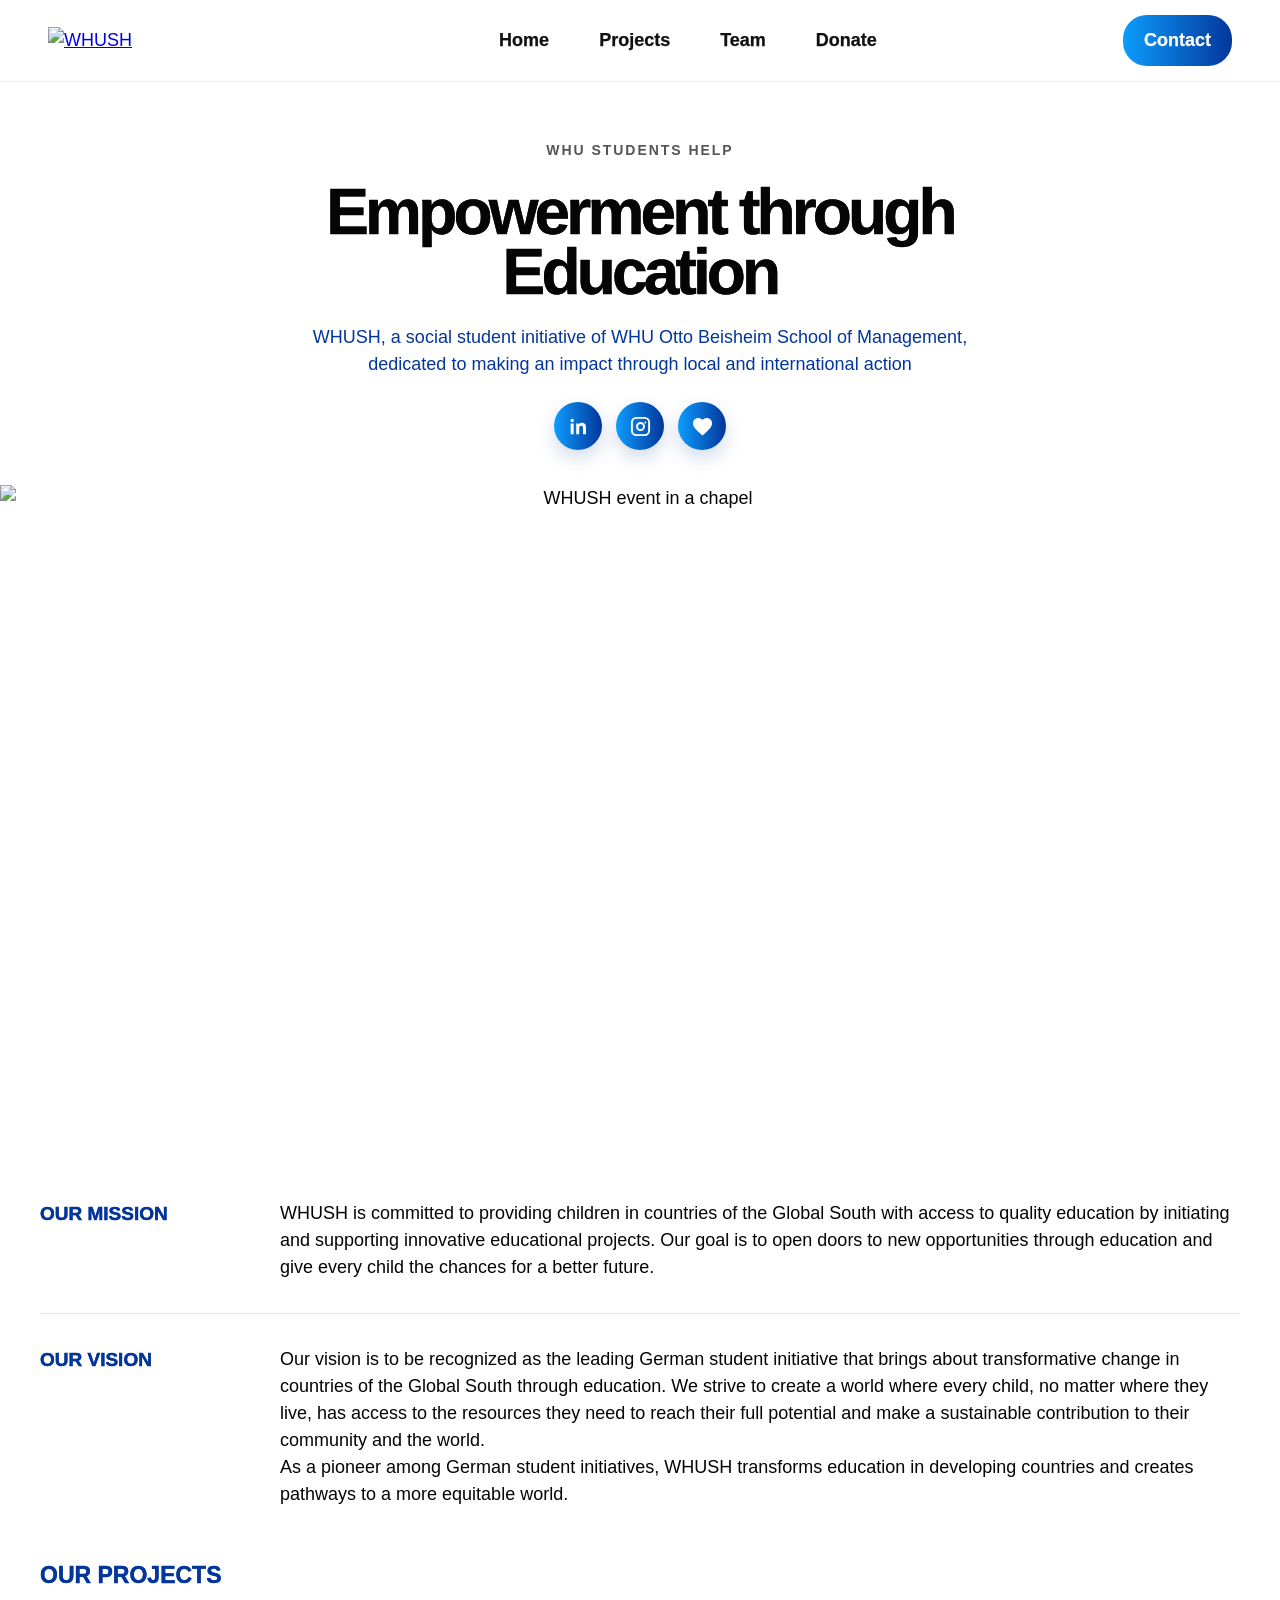
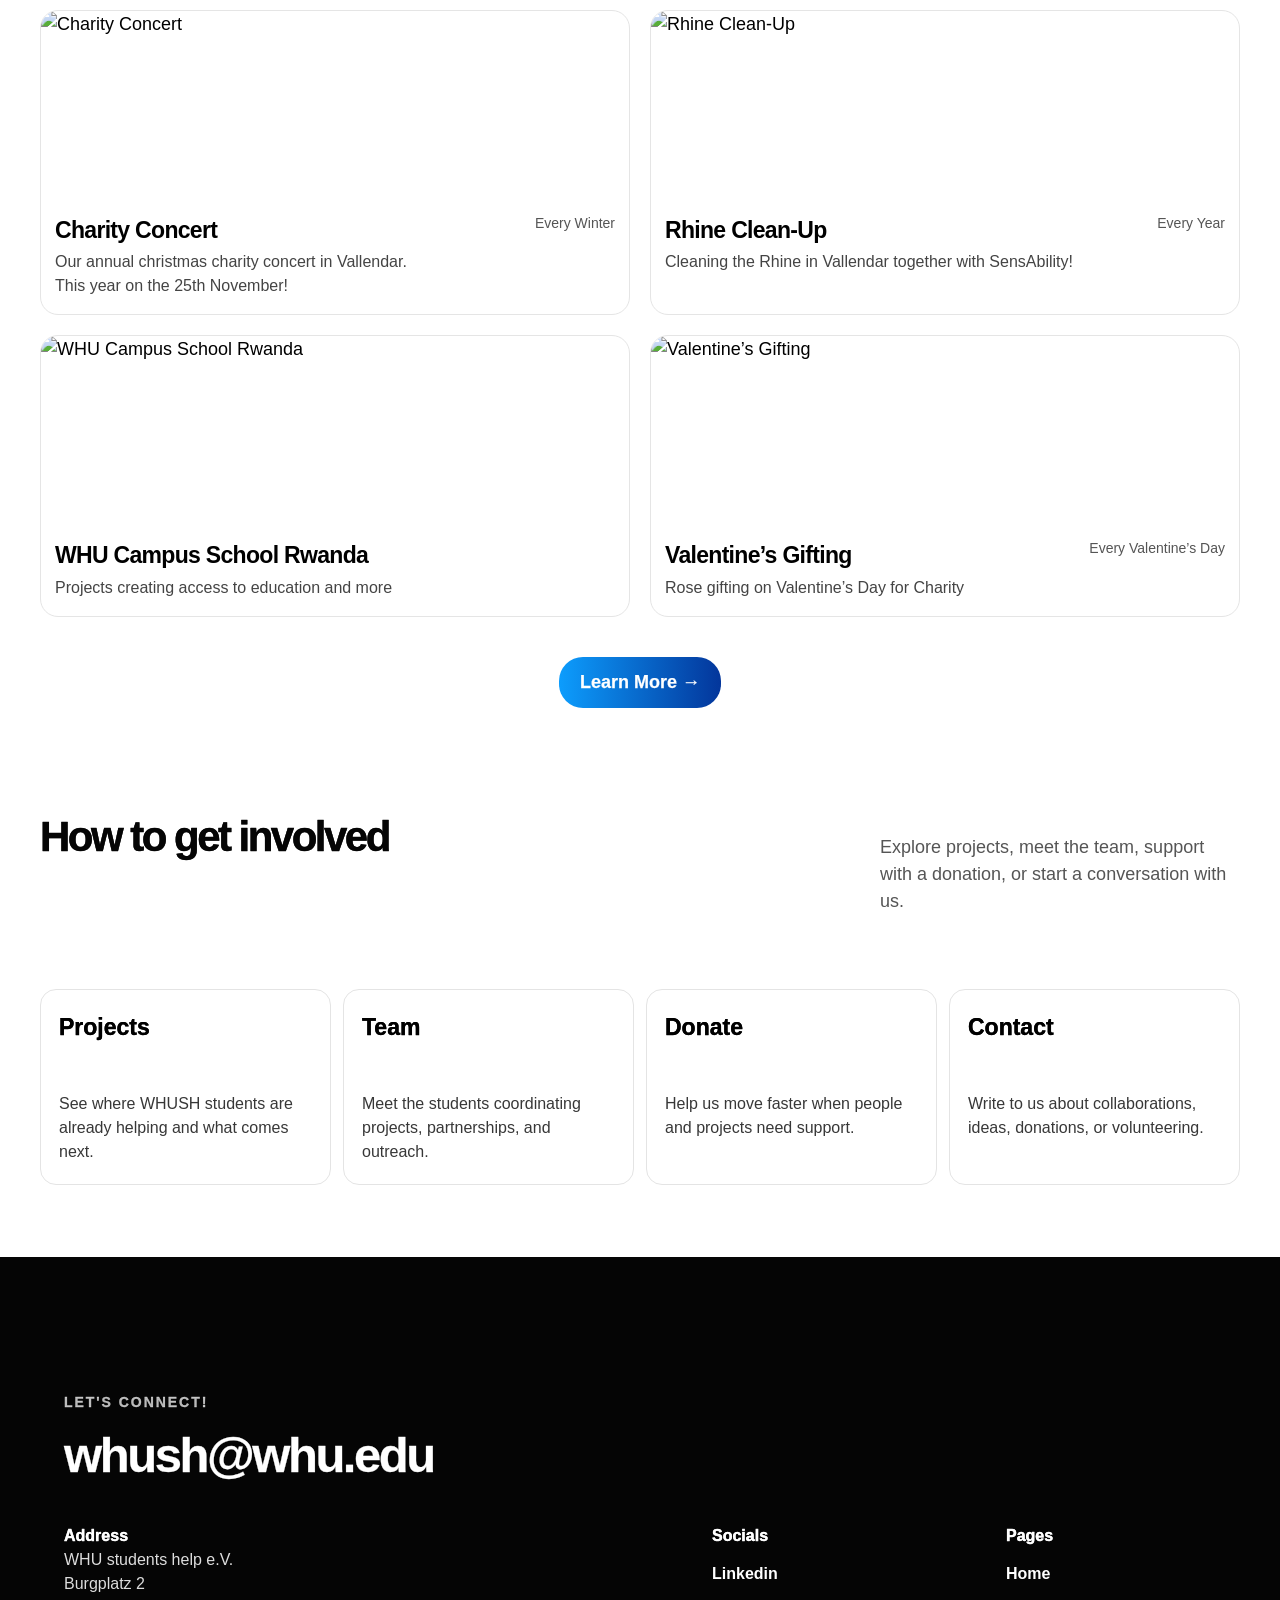
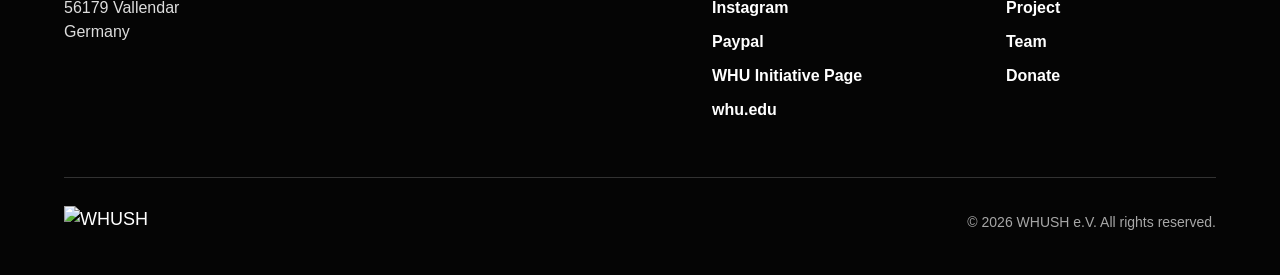
==== index.html @ fa5187cc "Add files via upload" ====
<!doctype html><html lang="en"><head><meta charset="utf-8"><meta name="viewport" content="width=device-width,initial-scale=1"><title>WHUSH – Empowerment through Education</title><link rel="stylesheet" href="styles.css"></head><body><script src="script.js"></script><script>renderCommon('home')</script>
<main class="site">
<section class="hero"><div class="hero-copy"><div class="eyebrow">WHU STUDENTS HELP</div><h1>Empowerment through<br>Education</h1><p class="lead">WHUSH, a social student initiative of WHU Otto Beisheim School of Management, dedicated to making an impact through local and international action</p><div class="actions social-actions"><a class="circle-btn" target="_blank" href="https://www.linkedin.com/company/whush-whu-students-help/about/?viewAsMember=true" aria-label="WHUSH LinkedIn"><svg viewBox="0 0 24 24" aria-hidden="true"><path d="M6.94 8.98H3.82V20h3.12V8.98ZM5.38 4a1.81 1.81 0 1 0 0 3.62A1.81 1.81 0 0 0 5.38 4Zm7.2 4.98H9.6V20h3.08v-5.78c0-1.52.29-2.99 2.17-2.99 1.86 0 1.88 1.74 1.88 3.09V20h3.08v-6.4c0-3.14-.67-5.55-4.34-5.55-1.76 0-2.94.97-3.43 1.88h-.04V8.98Z"/></svg></a><a class="circle-btn" target="_blank" href="https://www.instagram.com/whush_official/" aria-label="WHUSH Instagram"><svg viewBox="0 0 24 24" aria-hidden="true"><path d="M7.8 2h8.4A5.8 5.8 0 0 1 22 7.8v8.4a5.8 5.8 0 0 1-5.8 5.8H7.8A5.8 5.8 0 0 1 2 16.2V7.8A5.8 5.8 0 0 1 7.8 2Zm0 2A3.8 3.8 0 0 0 4 7.8v8.4A3.8 3.8 0 0 0 7.8 20h8.4a3.8 3.8 0 0 0 3.8-3.8V7.8A3.8 3.8 0 0 0 16.2 4H7.8Zm4.2 3.35a4.65 4.65 0 1 1 0 9.3 4.65 4.65 0 0 1 0-9.3Zm0 2a2.65 2.65 0 1 0 0 5.3 2.65 2.65 0 0 0 0-5.3Zm5.05-2.53a1.08 1.08 0 1 1 0 2.16 1.08 1.08 0 0 1 0-2.16Z"/></svg></a><a class="circle-btn" target="_blank" href="https://www.paypal.com/paypalme/whushev" aria-label="Donate to WHUSH"><svg viewBox="0 0 24 24" aria-hidden="true"><path d="M12 21.35 10.55 20.03C5.4 15.36 2 12.28 2 8.5 2 5.42 4.42 3 7.5 3c1.74 0 3.41.81 4.5 2.08A6.03 6.03 0 0 1 16.5 3C19.58 3 22 5.42 22 8.5c0 3.78-3.4 6.86-8.55 11.54L12 21.35Z"/></svg></a></div></div><img class="hero-img" src="assets/hero-event.jpg" alt="WHUSH event in a chapel"></section>
<section class="section-row"><h2>OUR MISSION</h2><p>WHUSH is committed to providing children in countries of the Global South with access to quality education by initiating and supporting innovative educational projects. Our goal is to open doors to new opportunities through education and give every child the chances for a better future.</p></section>
<section class="section-row"><h2>OUR VISION</h2><p>Our vision is to be recognized as the leading German student initiative that brings about transformative change in countries of the Global South through education. We strive to create a world where every child, no matter where they live, has access to the resources they need to reach their full potential and make a sustainable contribution to their community and the world.<br>As a pioneer among German student initiatives, WHUSH transforms education in developing countries and creates pathways to a more equitable world.</p></section>
<section><div class="projects-head"><h2>OUR PROJECTS</h2></div><div class="grid" id="homeProjects"></div><div class="center"><a class="pill" href="projects.html">Learn More →</a></div></section>
<section class="involved"><h2>How to get involved</h2><p>Explore projects, meet the team, support with a donation, or start a conversation with us.</p><div class="tiles"><a class="tile" href="projects.html"><h3>Projects</h3><p>See where WHUSH students are already helping and what comes next.</p></a><a class="tile" href="team.html"><h3>Team</h3><p>Meet the students coordinating projects, partnerships, and outreach.</p></a><a class="tile black" target="_blank" href="https://www.paypal.com/paypalme/whushev"><h3>Donate</h3><p>Help us move faster when people and projects need support.</p></a><a class="tile" href="#footer"><h3>Contact</h3><p>Write to us about collaborations, ideas, donations, or volunteering.</p></a></div></section>
</main><script>document.getElementById('homeProjects').innerHTML=projects.slice(0,4).map(projectCard).join('')</script></body></html>
---- styles.css ----
@font-face{font-family:Inter;src:local(Inter),local(Arial);font-weight:100 900}:root{--whush-light-blue:#0A9CFD;--whush-dark-blue:#03369A;--whush-grey:#939598;--whush-black:#050505;--whush-white:#fff;--whush-gradient:linear-gradient(90deg, hsla(204, 98%, 52%, 1) 0%, hsla(220, 96%, 31%, 1) 100%)}*{box-sizing:border-box}html{scroll-behavior:smooth}body{margin:0;background:#fff;color:var(--whush-black);font-family:Inter,Arial,sans-serif;font-size:18px;line-height:1.5;min-height:100vh;width:100%;overflow-x:hidden}.site{width:min(1200px,calc(100% - 64px));margin:0 auto}.nav{width:100%;height:82px;border-bottom:1px solid #eee;display:flex;align-items:center;background:#fff}.nav-inner{width:100%;padding:0 48px;display:flex;align-items:center;justify-content:space-between}.logo{width:205px;height:auto;display:block}.links{display:flex;gap:32px;align-items:center;font-size:18px;font-weight:900}.links a{color:#111;text-decoration:none}.links .nav-donate{background:var(--whush-gradient);color:#fff!important;border-radius:24px;padding:11px 20px;font-weight:900;background-size:100% 100%;background-repeat:no-repeat;background-origin:border-box;background-clip:border-box;border:0;overflow:hidden}.pill{background:var(--whush-gradient);color:#fff!important;border-radius:24px;padding:12px 21px;text-decoration:none;display:inline-block;font-weight:900;background-size:100% 100%;background-repeat:no-repeat;background-origin:border-box;background-clip:border-box;border:0;overflow:hidden}.btn{border:1px solid #eee;background:#fff;color:var(--whush-black);border-radius:24px;padding:11px 18px;text-decoration:none;font-weight:800;display:inline-flex;align-items:center;gap:7px;box-shadow:0 1px 1px rgba(0,0,0,.03)}.btn.dark{background:var(--whush-gradient);border:0;color:#fff;background-size:100% 100%;background-repeat:no-repeat;background-origin:border-box;background-clip:border-box;overflow:hidden}.hero{padding:58px 0 43px;text-align:center}.hero-copy{max-width:760px;margin:0 auto;display:flex;flex-direction:column;align-items:center}.eyebrow{font-size:14px;letter-spacing:.14em;text-transform:uppercase;color:#555;font-weight:700;margin-bottom:22px}.hero h1{font-size:clamp(48px,5vw,70px);letter-spacing:-.055em;line-height:.93;margin:0 auto 22px;max-width:760px}.lead{max-width:720px;color:var(--whush-dark-blue);margin:0 auto 24px}.actions{display:flex;gap:10px;justify-content:center;align-items:center}.social-actions{gap:14px}.circle-btn{width:48px;height:48px;border-radius:50%;display:inline-flex;align-items:center;justify-content:center;background:var(--whush-gradient);color:#fff;text-decoration:none;box-shadow:0 8px 18px rgba(3,54,154,.18);background-size:100% 100%;background-repeat:no-repeat;border:0;overflow:hidden}.circle-btn svg{width:23px;height:23px;display:block;fill:currentColor}.circle-btn:hover{transform:translateY(-1px);box-shadow:0 12px 24px rgba(3,54,154,.25)}.hero-img,.wide-img{width:100%;border-radius:0;display:block;object-fit:cover}.hero-img{margin-top:35px;height:clamp(390px,50vw,700px);width:100vw;max-width:none;margin-left:calc(50% - 50vw);margin-right:calc(50% - 50vw)}.section-row{border-top:1px solid #e7e7e7;padding:32px 0;display:grid;grid-template-columns:210px 1fr;gap:30px}.section-row h2,.mini-title{font-size:19px;margin:0;font-weight:900;color:var(--whush-dark-blue)}.section-row p{margin:0;max-width:720px}.projects-head{display:flex;align-items:center;justify-content:space-between;margin:18px 0 17px}.projects-head h2{font-size:23px;margin:0;font-weight:950;color:var(--whush-dark-blue)}.grid{display:grid;grid-template-columns:repeat(2,1fr);gap:20px}.card{border:1px solid #e5e5e5;border-radius:18px;overflow:hidden;text-decoration:none;color:#000;background:#fff;transition:.2s ease;display:block}.card:hover{transform:translateY(-2px);box-shadow:0 10px 24px rgba(0,0,0,.08)}.card img{width:100%;height:190px;object-fit:cover;display:block}.card-body{padding:12px 14px 16px}.card-line{display:flex;justify-content:space-between;gap:14px;align-items:flex-start}.card h3{font-size:23px;margin:0 0 3px;letter-spacing:-.03em}.year{font-size:14px;color:#555;white-space:nowrap}.card p{font-size:16px;margin:0;color:#444}.center{text-align:center;margin:40px 0 100px}.involved{margin:70px 0 72px;display:grid;grid-template-columns:1fr 360px;gap:80px;align-items:start}.involved h2{font-size:42px;line-height:1;letter-spacing:-.05em;margin:0;font-weight:950}.involved p{color:#555}.tiles{grid-column:1 / -1;display:grid;grid-template-columns:repeat(4,1fr);gap:12px;margin-top:-24px}.tile{border:1px solid #e4e4e4;border-radius:16px;padding:20px 18px;min-height:135px;text-decoration:none;color:#000}.tile.black{background:var(--whush-gradient);border:0;color:#fff;background-size:100% 100%;background-repeat:no-repeat;background-origin:border-box;background-clip:border-box;overflow:hidden}.tile h3{margin:0 0 48px;font-size:23px;font-weight:950}.tile p{font-size:16px;margin:0;color:inherit;opacity:.75}.footer{background:#050505;color:white;margin:0;padding:135px 0 42px;width:100%}.footer-content{width:100%;padding:0 64px}.footer .small{font-size:14px;text-transform:uppercase;letter-spacing:.14em;color:rgba(255,255,255,.72);font-weight:900}.footer-email{font-size:49px;line-height:1;font-weight:950;letter-spacing:-.05em;margin:18px 0 44px}.footer-grid{display:grid;grid-template-columns:minmax(280px,1fr) 230px 210px;gap:64px;align-items:start}.address{font-size:16px;color:#ddd}.footer-col{text-align:left;display:flex;flex-direction:column;gap:10px;font-size:16px;font-weight:850}.footer-col strong{margin-bottom:4px}.footer-col a{color:#fff;text-decoration:none}.footer-col a:hover{text-decoration:underline}.footer-bottom{border-top:1px solid rgba(255,255,255,.18);margin-top:55px;padding-top:28px;display:flex;justify-content:space-between;align-items:end}.footer-logo{width:140px;height:auto}.copy{font-size:14px;color:rgba(255,255,255,.65)}.team-page{text-align:center;padding:75px 0 0}.team-page h1{font-size:42px;letter-spacing:-.05em;margin:0 0 17px}.team-page .subtitle{font-size:16px;color:#333;margin:0 0 20px}.team-page .wide-img{height:clamp(300px,38vw,470px)}.about{display:grid;grid-template-columns:230px 1fr;text-align:left;padding:36px 0;border-bottom:1px solid #e9e9e9}.about h2{font-size:23px;margin:0}.about p{font-size:26px;line-height:1.35;margin:0;letter-spacing:-.03em}.faces{font-size:43px;line-height:1;letter-spacing:-.06em;margin:23px 0 22px}.members{display:grid;grid-template-columns:repeat(3,1fr);gap:32px 28px;text-align:left}.member img{width:100%;aspect-ratio:1/1;object-fit:cover;object-position:center 28%;display:block}.member h3{font-size:23px;margin:12px 0 2px;font-weight:500}.member p{font-size:15px;margin:0;color:#111}.projects-page{padding:72px 0}.page-title{font-size:54px;line-height:.96;letter-spacing:-.06em;margin:0 0 18px}.page-copy{max-width:680px;margin:0 0 38px;color:#333}.project-detail{padding:70px 0}.project-detail .top{display:grid;grid-template-columns:1fr 360px;gap:60px;align-items:end;margin-bottom:34px}.project-detail h1{font-size:60px;line-height:.92;letter-spacing:-.065em;margin:0 0 18px}.meta{font-weight:800;font-size:16px;color:#555}.detail-hero{width:100%;height:480px;object-fit:cover;margin:10px 0 35px}.text-grid{display:grid;grid-template-columns:210px 1fr;gap:40px;border-top:1px solid #e7e7e7;padding-top:32px}.text-grid h2{font-size:20px;margin:0}.text-grid p{margin:0 0 16px}.photo-row{display:grid;grid-template-columns:repeat(3,1fr);gap:18px;margin-top:35px}.photo-row img{height:190px;width:100%;object-fit:cover}.mobile-menu{display:none}
@media(min-width:1400px){.site{width:min(1320px,calc(100% - 96px))}.footer-content{padding-left:80px;padding-right:80px}.card img{height:220px}.team-page .wide-img{height:520px}}
@media(max-width:980px){.footer-grid{grid-template-columns:1fr 200px 180px;gap:34px}.footer-email{font-size:42px}}
@media(max-width:760px){.circle-btn{width:44px;height:44px}.circle-btn svg{width:21px;height:21px}.site{width:calc(100% - 28px)}.footer{width:100%;padding-left:0;padding-right:0}.footer-content{padding:0 24px}.nav{height:68px}.nav-inner{padding:0 14px}.logo{width:148px}.links{gap:10px;font-size:16px}.links a:not(.nav-donate){display:none}.links .nav-donate{padding:9px 13px}.hero{padding-top:40px}.hero h1,.page-title{font-size:44px}.hero-img{height:320px}.section-row,.about,.text-grid,.project-detail .top,.involved{grid-template-columns:1fr;gap:14px}.grid,.members,.tiles,.photo-row{grid-template-columns:1fr}.team-page{padding-top:45px}.team-page .wide-img{height:230px}.faces{font-size:37px}.footer{padding:105px 0 38px;background:#050505}.footer-email{font-size:38px}.footer-grid,.footer-bottom{grid-template-columns:1fr;display:grid;text-align:left}.footer-col{text-align:left}.tiles{margin-top:0}.project-detail h1{font-size:48px}.detail-hero{height:280px}.card img{height:180px}}

/* v16 typography and footer refinements */
.hero h1{font-weight:950;}
.section-row h2,.projects-head h2{font-weight:950;}
.hero + .section-row{border-top:0;}
.footer-logo{width:210px;}
.address strong,.footer-col strong{font-weight:950;color:#fff;}
.involved h2{font-weight:950;}
.tile h3{font-weight:950;}
@media(max-width:760px){.footer-logo{width:180px;}}

/* v17 heavier visual weight refinements */
.hero h1,
.section-row h2,
.projects-head h2,
.involved h2,
.tile h3,
.address strong,
.footer-col strong {
  font-weight: 900 !important;
  -webkit-text-stroke: 0.35px currentColor;
  text-shadow: 0 0 0 currentColor;
}

.hero h1,
.involved h2,
.faces,
.page-title,
.project-detail h1 {
  letter-spacing: -0.06em;
}

.links,
.links a,
.links .nav-donate,
.pill,
.btn,
.btn.dark,
.tile h3 {
  font-weight: 900 !important;
  -webkit-text-stroke: 0.25px currentColor;
}

.footer .small,
.footer-email {
  font-weight: 900 !important;
  -webkit-text-stroke: 0.3px currentColor;
}

/* v18 requested interaction and layout refinements */
.section-row{
  grid-template-columns:210px minmax(0,1fr);
}
.section-row p{
  max-width:none;
  width:100%;
}
.tile,
.tile.black{
  position:relative;
  overflow:hidden;
  background:#fff;
  color:#000;
  border:1px solid #e4e4e4;
  transition:color .22s ease,border-color .22s ease,box-shadow .22s ease,transform .22s ease;
}
.tile::before,
.tile.black::before{
  content:"";
  position:absolute;
  inset:0;
  z-index:0;
  background:var(--whush-gradient);
  transform:translateX(-104%);
  transition:transform .28s cubic-bezier(.22,1,.36,1);
}
.tile > *,
.tile.black > *{
  position:relative;
  z-index:1;
}
.tile:hover,
.tile.black:hover{
  color:#fff;
  border-color:transparent;
  box-shadow:0 14px 30px rgba(3,54,154,.16);
  transform:translateY(-2px);
}
.tile:hover::before,
.tile.black:hover::before{
  transform:translateX(0);
}
.tile p,
.tile.black p{
  color:inherit;
  opacity:.78;
}

/* v19 header navigation hover buttons */
.links{
  gap:12px;
}
.links a,
.links .nav-donate{
  position:relative;
  display:inline-flex;
  align-items:center;
  justify-content:center;
  min-height:42px;
  width:auto;
  padding:10px 18px;
  white-space:nowrap;
  border:1px solid #e4e4e4;
  border-radius:999px;
  background:#fff !important;
  color:#111 !important;
  overflow:hidden;
  transition:color .2s ease,border-color .2s ease,box-shadow .2s ease,transform .2s ease;
}
.links a::before,
.links .nav-donate::before{
  content:"";
  position:absolute;
  inset:0;
  z-index:0;
  background:var(--whush-gradient);
  transform:translateX(-104%);
  transition:transform .24s cubic-bezier(.22,1,.36,1);
}
.links a:hover,
.links .nav-donate:hover{
  color:#fff !important;
  border-color:transparent;
  box-shadow:0 10px 22px rgba(3,54,154,.16);
  transform:translateY(-1px);
}
.links a:hover::before,
.links .nav-donate:hover::before{
  transform:translateX(0);
}
.links a,
.links a:visited{
  text-decoration:none;
}
.links a > span,
.links .nav-donate > span{
  position:relative;
  z-index:1;
}
@media(max-width:760px){
  .links{gap:8px;}
  .links a,
  .links .nav-donate{min-height:38px;padding:8px 12px;}
  .links a:not(.nav-donate){display:none;}
}

/* v21 hover shadow refinements */
.pill{
  box-shadow:none;
  transition:transform .2s ease, box-shadow .2s ease, filter .2s ease;
}
.pill:hover{
  transform:translateY(-2px);
  box-shadow:0 10px 24px rgba(0,0,0,.08);
}
.tile:hover,
.tile.black:hover{
  box-shadow:0 10px 24px rgba(0,0,0,.08);
}

/* v22 bucket outline removal and footer gradient */
.tile,
.tile.black{
  border:1px solid transparent !important;
  box-shadow:none;
}
.tile:hover,
.tile.black:hover{
  border-color:transparent !important;
}
.footer{
  background:hsla(204,98%,52%,1);
  background:linear-gradient(45deg, hsla(204,98%,52%,1) 0%, hsla(220,96%,31%,1) 46%, hsla(0,0%,0%,1) 100%);
  background:-moz-linear-gradient(45deg, hsla(204,98%,52%,1) 0%, hsla(220,96%,31%,1) 46%, hsla(0,0%,0%,1) 100%);
  background:-webkit-linear-gradient(45deg, hsla(204,98%,52%,1) 0%, hsla(220,96%,31%,1) 46%, hsla(0,0%,0%,1) 100%);
  filter:progid:DXImageTransform.Microsoft.gradient(startColorstr="#0A9CFD", endColorstr="#03369A", GradientType=1);
}
@media(max-width:760px){
  .footer{
    background:linear-gradient(45deg, hsla(204,98%,52%,1) 0%, hsla(220,96%,31%,1) 46%, hsla(0,0%,0%,1) 100%) !important;
  }
}

/* v23 header outline and lower bucket outline correction */
.links a,
.links .nav-donate{
  border-color:transparent !important;
  box-shadow:none;
}
.links a:hover,
.links .nav-donate:hover{
  border-color:transparent !important;
}
.tile,
.tile.black{
  border:1px solid #e4e4e4 !important;
  box-shadow:none;
}
.tile:hover,
.tile.black:hover{
  border-color:transparent !important;
  box-shadow:0 10px 24px rgba(0,0,0,.08);
}

/* v24 footer reset and charity concert carousel */
.footer{
  background:#050505 !important;
  filter:none !important;
}
.project-carousel{
  position:relative;
  width:100%;
  margin:10px 0 40px;
  overflow:hidden;
  border-radius:18px;
}
.carousel-track{
  display:flex;
  width:100%;
  overflow-x:auto;
  scroll-snap-type:x mandatory;
  scroll-behavior:smooth;
  -webkit-overflow-scrolling:touch;
  scrollbar-width:none;
}
.carousel-track::-webkit-scrollbar{display:none;}
.carousel-track .detail-hero{
  flex:0 0 100%;
  width:100%;
  height:clamp(520px,55vw,760px);
  margin:0;
  scroll-snap-align:start;
  object-fit:cover;
  display:block;
}
.carousel-arrow{
  position:absolute;
  top:50%;
  transform:translateY(-50%);
  z-index:3;
  width:54px;
  height:54px;
  border-radius:999px;
  border:1px solid rgba(255,255,255,.85);
  background:#fff;
  color:#111;
  font-size:34px;
  line-height:1;
  display:flex;
  align-items:center;
  justify-content:center;
  cursor:pointer;
  overflow:hidden;
  box-shadow:0 8px 24px rgba(0,0,0,.14);
  transition:color .2s ease, transform .2s ease, box-shadow .2s ease;
}
.carousel-arrow::before{
  content:"";
  position:absolute;
  inset:0;
  z-index:0;
  background:var(--whush-gradient);
  transform:translateX(-104%);
  transition:transform .24s cubic-bezier(.22,1,.36,1);
}
.carousel-arrow:hover{
  color:#fff;
  transform:translateY(-50%) scale(1.04);
  box-shadow:0 12px 30px rgba(3,54,154,.22);
}
.carousel-arrow:hover::before{transform:translateX(0);}
.carousel-arrow{font-weight:900;}
.carousel-arrow > span{position:relative;z-index:1;}
.carousel-prev{left:22px;}
.carousel-next{right:22px;}
.project-detail .text-grid{margin-top:0;}
@media(max-width:760px){
  .project-carousel{border-radius:14px;}
  .carousel-track .detail-hero{height:340px;}
  .carousel-arrow{width:42px;height:42px;font-size:28px;}
  .carousel-prev{left:12px;}.carousel-next{right:12px;}
}

/* v25 project detail carousel/control refinements */
.project-detail .top{
  align-items:start;
}
.project-detail .lead.project-subtitle{
  margin-left:0;
  margin-right:0;
  text-align:left;
  max-width:760px;
  color:#333;
}
.carousel-arrow{
  border:0 !important;
  background:rgba(255,255,255,.30) !important;
  color:#fff;
  font-size:20px;
  letter-spacing:-.08em;
  font-weight:950;
  padding:0;
  text-align:center;
}
.carousel-arrow > span{
  display:flex;
  align-items:center;
  justify-content:center;
  width:100%;
  height:100%;
  line-height:1;
  transform:translateY(-1px);
}
.carousel-arrow:hover{
  color:#fff;
}
.photo-row{display:none !important;}
.project-nav{
  display:flex;
  justify-content:space-between;
  gap:18px;
  margin:44px 0 18px;
}
.outline-gradient-btn{
  position:relative;
  display:inline-flex;
  align-items:center;
  justify-content:center;
  min-height:48px;
  padding:12px 22px;
  border:1px solid #e4e4e4;
  border-radius:999px;
  background:#fff;
  color:#111;
  text-decoration:none;
  font-weight:950;
  overflow:hidden;
  transition:color .2s ease,border-color .2s ease,box-shadow .2s ease,transform .2s ease;
}
.outline-gradient-btn::before{
  content:"";
  position:absolute;
  inset:0;
  z-index:0;
  background:var(--whush-gradient);
  transform:translateX(-104%);
  transition:transform .24s cubic-bezier(.22,1,.36,1);
}
.outline-gradient-btn:hover{
  color:#fff;
  border-color:transparent;
  box-shadow:0 10px 24px rgba(0,0,0,.08);
  transform:translateY(-2px);
}
.outline-gradient-btn:hover::before{transform:translateX(0);}
.outline-gradient-btn{isolation:isolate;}
.outline-gradient-btn::after{
  content:attr(data-dummy);
}
.outline-gradient-btn{ }
.outline-gradient-btn{ }
.outline-gradient-btn > *, .outline-gradient-btn{ }
.project-nav .outline-gradient-btn{
  z-index:1;
}
.project-nav .outline-gradient-btn{
  background-clip:padding-box;
}
.project-nav .outline-gradient-btn{
  line-height:1;
}
.project-nav .outline-gradient-btn{
  color:#111;
}
.project-nav .outline-gradient-btn:hover{
  color:#fff;
}
.project-nav .outline-gradient-btn{
  text-shadow:none;
}
.project-nav .outline-gradient-btn::before{z-index:-1;}
@media(max-width:760px){
  .project-nav{flex-direction:column;}
  .outline-gradient-btn{width:100%;}
}

/* v25 fix: keep previous/next project button text above the sliding gradient */
.outline-gradient-btn{
  background:linear-gradient(90deg, hsla(204,98%,52%,1) 0%, hsla(220,96%,31%,1) 100%) left/0% 100% no-repeat,#fff !important;
  isolation:auto;
}
.outline-gradient-btn::before{display:none !important;}
.outline-gradient-btn:hover{
  background-size:100% 100%,100% 100% !important;
}

/* v26 project detail alignment and carousel control refinements */
.footer{
  background:#050505 !important;
  filter:none !important;
}
.project-detail .top{
  grid-template-columns:minmax(0,1fr) auto;
  align-items:end;
  margin-bottom:34px;
}
.project-detail .lead.project-subtitle{
  color:var(--whush-dark-blue) !important;
  font-weight:800;
  line-height:1.45;
  margin-bottom:0;
}
.project-detail .meta{
  color:#111;
  font-size:18px;
  font-weight:950;
  text-align:right;
  align-self:end;
  padding-bottom:3px;
  white-space:nowrap;
}
.carousel-arrow{
  font-size:46px !important;
  letter-spacing:0 !important;
  font-family:Arial, sans-serif;
  color:#fff !important;
}
.carousel-arrow > span{
  transform:none !important;
  line-height:1 !important;
  padding-bottom:4px;
}
.all-project-actions{
  align-items:center;
  justify-content:space-between;
  gap:16px;
  margin:44px 0 90px;
}
.all-project-actions .outline-gradient-btn{
  flex:1 1 0;
  max-width:260px;
}
@media(max-width:760px){
  .project-detail .top{grid-template-columns:1fr;gap:16px;}
  .project-detail .meta{text-align:left;padding-bottom:0;}
  .all-project-actions{flex-direction:column;margin-bottom:70px;}
  .all-project-actions .outline-gradient-btn{width:100%;max-width:none;}
}

/* v27: make Back to projects fit its text and keep project navigation hover as a sliding gradient */
.all-project-actions{
  justify-content:center !important;
  gap:18px !important;
}
.all-project-actions .outline-gradient-btn{
  flex:0 0 auto !important;
  width:auto !important;
  max-width:none !important;
  min-width:0 !important;
  padding:12px 22px !important;
  white-space:nowrap;
  background:linear-gradient(90deg, hsla(204,98%,52%,1) 0%, hsla(220,96%,31%,1) 100%) left center / 0% 100% no-repeat,#fff !important;
  transition:background-size .24s cubic-bezier(.22,1,.36,1), color .2s ease, border-color .2s ease, box-shadow .2s ease, transform .2s ease !important;
}
.all-project-actions .outline-gradient-btn:hover{
  background-size:100% 100%,100% 100% !important;
}
@media(max-width:760px){
  .all-project-actions .outline-gradient-btn{
    width:100% !important;
  }
}

/* v28: make project navigation buttons use the same full-cover sliding gradient as the other buttons */
.all-project-actions .outline-gradient-btn{
  position:relative !important;
  isolation:isolate !important;
  overflow:hidden !important;
  background:#fff !important;
  background-image:none !important;
  border:1px solid #e4e4e4 !important;
  border-radius:999px !important;
  color:#111 !important;
  transition:color .2s ease, border-color .2s ease, box-shadow .2s ease, transform .2s ease !important;
}
.all-project-actions .outline-gradient-btn::before{
  content:"" !important;
  display:block !important;
  position:absolute !important;
  inset:-1px !important;
  z-index:-1 !important;
  border-radius:inherit !important;
  background:var(--whush-gradient) !important;
  transform:translateX(-104%) !important;
  transition:transform .24s cubic-bezier(.22,1,.36,1) !important;
}
.all-project-actions .outline-gradient-btn:hover{
  color:#fff !important;
  border-color:transparent !important;
  box-shadow:0 10px 24px rgba(0,0,0,.08) !important;
  transform:translateY(-2px) !important;
}
.all-project-actions .outline-gradient-btn:hover::before{
  transform:translateX(0) !important;
}


/* v29: Rhine Clean-Up project + final footer/button correction */
.footer{
  background:#050505 !important;
  filter:none !important;
}
@media(max-width:760px){
  .footer{background:#050505 !important;}
}
.all-project-actions .outline-gradient-btn{
  position:relative !important;
  isolation:isolate !important;
  overflow:hidden !important;
  background:#fff !important;
  border:1px solid #e4e4e4 !important;
  border-radius:999px !important;
  color:#111 !important;
  transition:color .22s ease,border-color .22s ease,box-shadow .22s ease,transform .22s ease !important;
}
.all-project-actions .outline-gradient-btn::before{
  content:"" !important;
  display:block !important;
  position:absolute !important;
  inset:0 !important;
  z-index:0 !important;
  border-radius:inherit !important;
  background:var(--whush-gradient) !important;
  transform:translateX(-104%) !important;
  transition:transform .28s cubic-bezier(.22,1,.36,1) !important;
}
.all-project-actions .outline-gradient-btn > span{
  position:relative !important;
  z-index:1 !important;
  display:inline-flex !important;
  align-items:center !important;
  justify-content:center !important;
}
.all-project-actions .outline-gradient-btn:hover{
  color:#fff !important;
  border-color:transparent !important;
  box-shadow:0 14px 30px rgba(3,54,154,.16) !important;
  transform:translateY(-2px) !important;
}
.all-project-actions .outline-gradient-btn:hover::before{
  transform:translateX(0) !important;
}

/* v32: project carousel natural-width images and single-image project view */
.carousel-track{
  align-items:center !important;
}
.carousel-slide{
  flex:0 0 100%;
  width:100%;
  height:clamp(520px,55vw,760px);
  display:flex;
  align-items:center;
  justify-content:center;
  scroll-snap-align:start;
  background:#fff;
}
.carousel-slide .detail-hero,
.carousel-track .detail-hero{
  height:100% !important;
  width:auto !important;
  max-width:100% !important;
  margin:0 !important;
  object-fit:contain !important;
  display:block !important;
  flex:0 0 auto !important;
}
.project-carousel.single-photo .carousel-track{
  overflow:hidden !important;
}
.project-carousel.single-photo .carousel-slide{
  flex-basis:100%;
}
@media(max-width:760px){
  .carousel-slide{height:340px;}
}

/* v35: projects without photos */
.card.card-no-image{
  min-height:230px;
  display:flex;
  align-items:flex-end;
}
.card.card-no-image .card-body{
  padding:24px 22px 26px;
}
.card.card-no-image h3{
  font-size:28px;
}
.project-detail .text-grid:first-of-type{
  margin-top:10px;
}


/* v41: project cover crop focus adjustments */
.project-card-learning-spaces img{
  object-position:center 18% !important;
}
.project-card-rhine-clean-up img{
  object-position:center 8% !important;
}
.project-card-digital-learning img{
  object-position:center 22% !important;
}
.project-card-valentines-gifting img{
  object-position:center 62% !important;
}
.project-card-nikolaus-gifting img{
  object-position:center top !important;
}

/* v42: fine-tune project and team image crop focus */
.project-card-nikolaus-gifting img{
  object-position:center 25% !important;
}
.project-card-learning-spaces img{
  object-position:center 24% !important;
}
.project-card-rhine-clean-up img{
  object-position:center 11% !important;
}
.project-card-digital-learning img{
  object-position:center 32% !important;
}
.member img[src$="johannes.jpg"],
.member img[src$="finja.jpg"],
.member img[src$="paula.jpg"],
.member img[src$="felix.jpg"]{
  object-position:center 36% !important;
}
.member img[src$="kira.jpg"],
.member img[src$="ruohan.jpg"],
.member img[src$="isabelle.jpg"]{
  object-position:center 44% !important;
}

/* v43: requested final crop focus tweaks */
.project-card-nikolaus-gifting img{
  object-position:center 25% !important;
}
.project-card-digital-learning img{
  object-position:center 22% !important;
}
.member img[src$="johannes.jpg"]{
  object-position:center 42% !important;
}
.member img[src$="kira.jpg"],
.member img[src$="ruohan.jpg"],
.member img[src$="sarina.jpg"]{
  object-position:center 47% !important;
}

/* v44: requested team photo crop refinements */
.member img[src$="johannes.jpg"]{
  object-position:center 48% !important;
}
.member img[src$="ruohan.jpg"]{
  object-position:center 50% !important;
}
.member img[src$="paula.jpg"],
.member img[src$="finja.jpg"]{
  object-position:center 42% !important;
}
.member img[src$="sarina.jpg"]{
  object-position:center 43% !important;
}
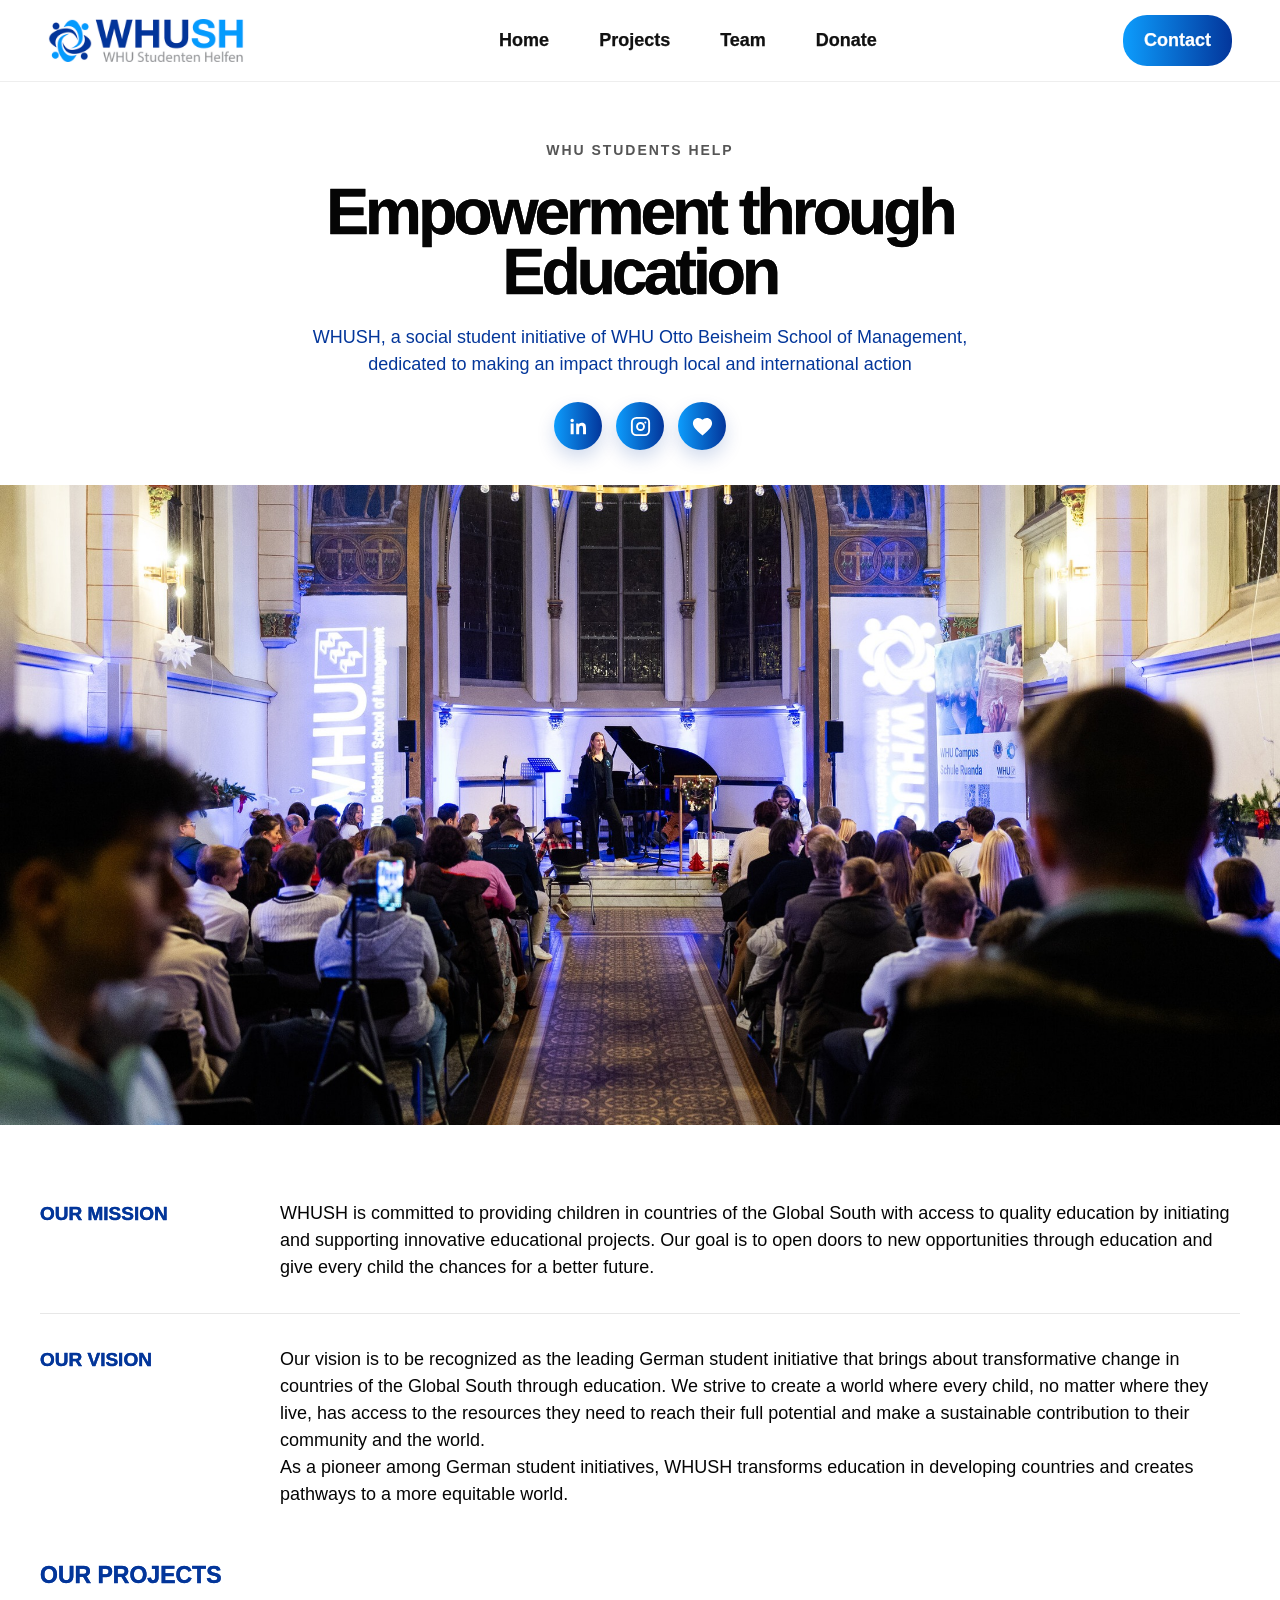
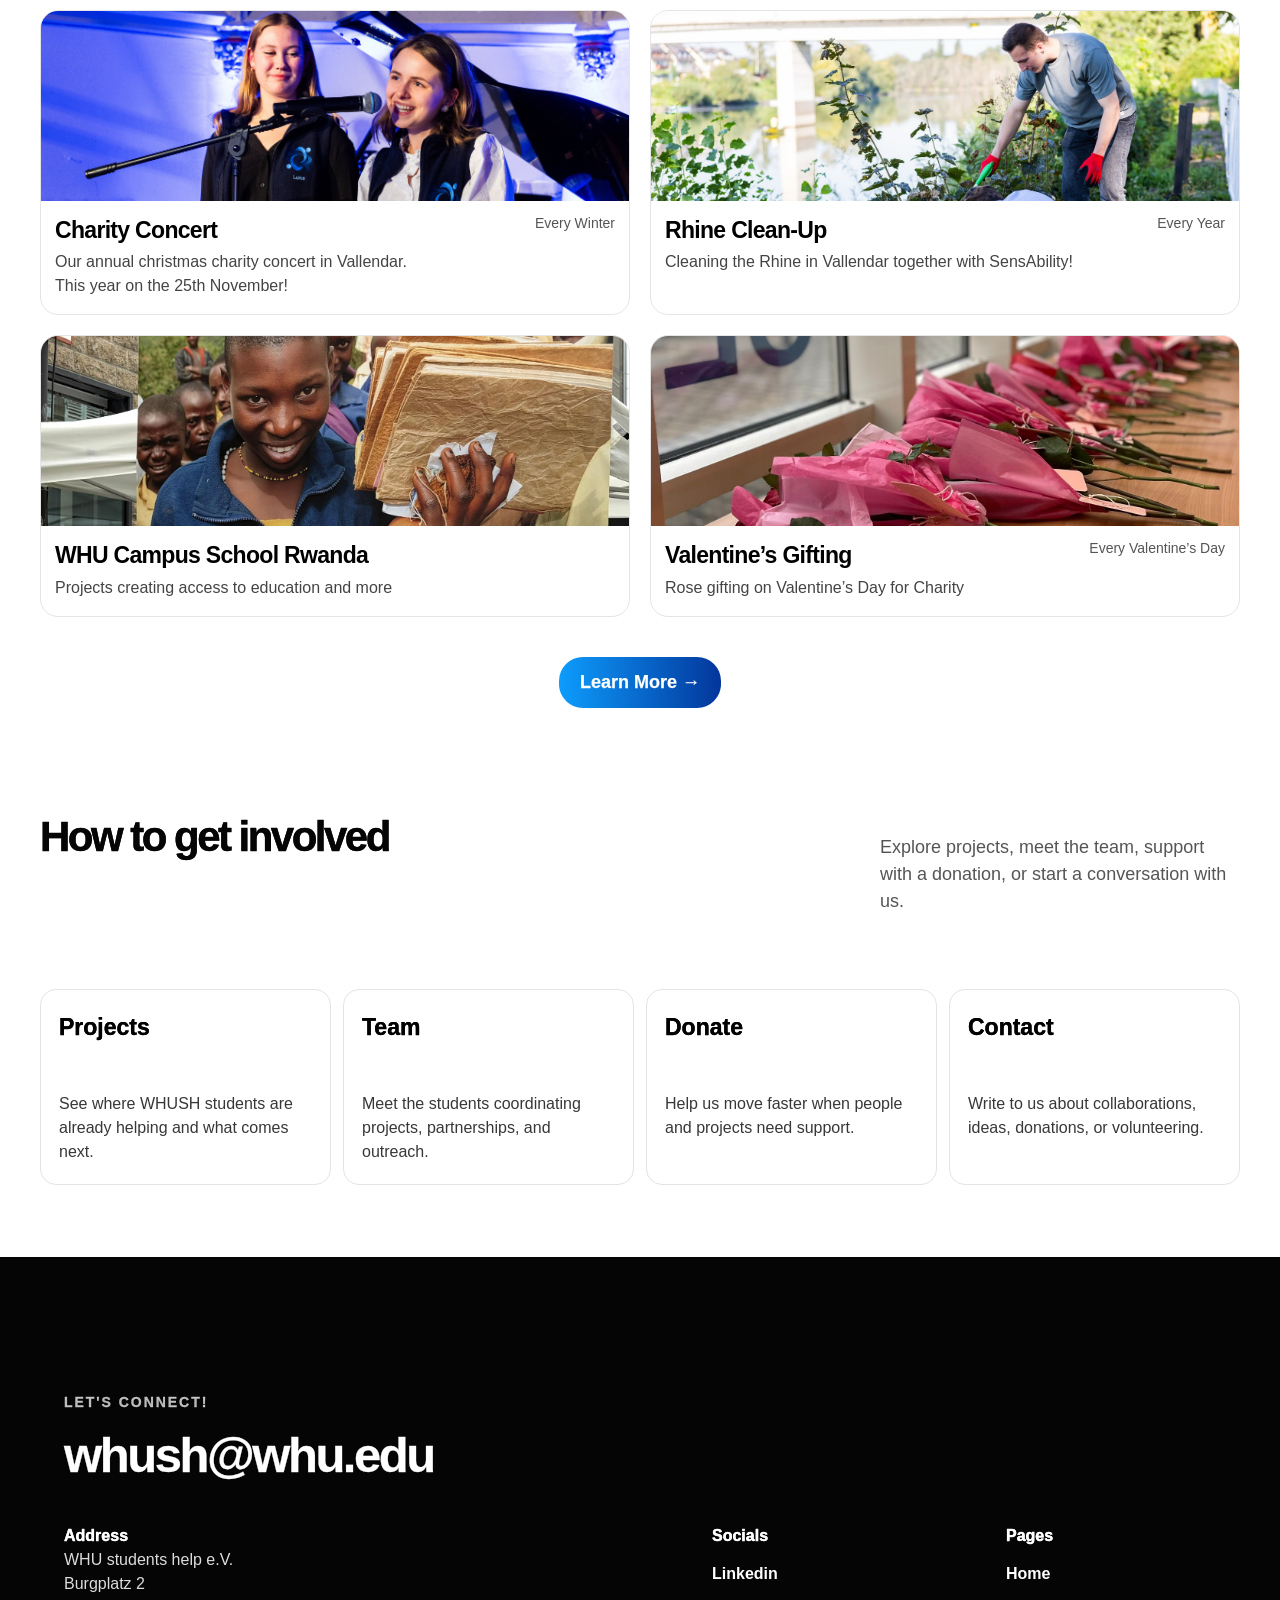
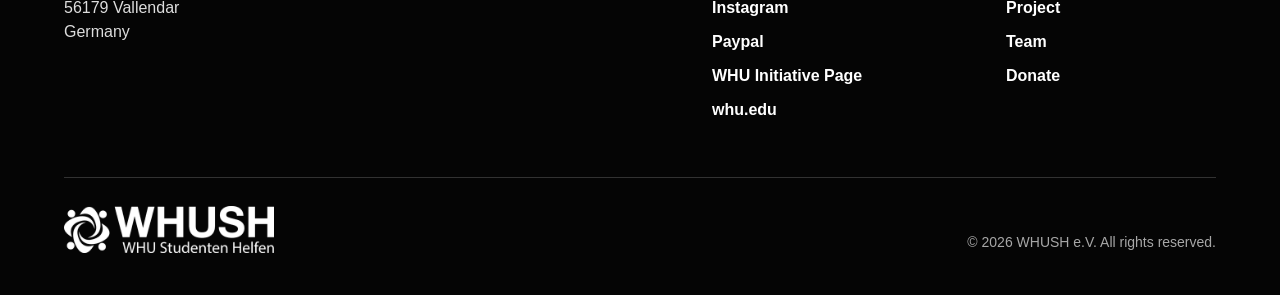
==== commit 8ca4fe11: "Add files via upload" ====
--- a/index.html
+++ b/index.html
@@ -1,4 +1,4 @@
-<!doctype html><html lang="en"><head><meta charset="utf-8"><meta name="viewport" content="width=device-width,initial-scale=1"><title>WHUSH – Empowerment through Education</title><link rel="stylesheet" href="styles.css"></head><body><script src="script.js"></script><script>renderCommon('home')</script>
+<!doctype html><html lang="en"><head><meta charset="utf-8"><meta name="viewport" content="width=device-width,initial-scale=1"><title>WHUSH – WHU Students Help e.V.</title><meta name="description" content="WHUSH (WHU Students Help) is a student-run nonprofit at WHU Vallendar organizing charity concerts, the Rhine Clean-Up, and education projects in Rwanda, Colombia and beyond."><meta property="og:title" content="WHUSH – WHU Students Help e.V."><meta property="og:description" content="A student-run nonprofit at WHU Vallendar supporting education and community projects locally and abroad."><meta property="og:image" content="https://whush.de/assets/hero-event.jpg"><meta property="og:url" content="https://whush.de/"><link rel="stylesheet" href="styles.css"></head><body><script src="script.js"></script><script>renderCommon('home')</script>
 <main class="site">
 <section class="hero"><div class="hero-copy"><div class="eyebrow">WHU STUDENTS HELP</div><h1>Empowerment through<br>Education</h1><p class="lead">WHUSH, a social student initiative of WHU Otto Beisheim School of Management, dedicated to making an impact through local and international action</p><div class="actions social-actions"><a class="circle-btn" target="_blank" href="https://www.linkedin.com/company/whush-whu-students-help/about/?viewAsMember=true" aria-label="WHUSH LinkedIn"><svg viewBox="0 0 24 24" aria-hidden="true"><path d="M6.94 8.98H3.82V20h3.12V8.98ZM5.38 4a1.81 1.81 0 1 0 0 3.62A1.81 1.81 0 0 0 5.38 4Zm7.2 4.98H9.6V20h3.08v-5.78c0-1.52.29-2.99 2.17-2.99 1.86 0 1.88 1.74 1.88 3.09V20h3.08v-6.4c0-3.14-.67-5.55-4.34-5.55-1.76 0-2.94.97-3.43 1.88h-.04V8.98Z"/></svg></a><a class="circle-btn" target="_blank" href="https://www.instagram.com/whush_official/" aria-label="WHUSH Instagram"><svg viewBox="0 0 24 24" aria-hidden="true"><path d="M7.8 2h8.4A5.8 5.8 0 0 1 22 7.8v8.4a5.8 5.8 0 0 1-5.8 5.8H7.8A5.8 5.8 0 0 1 2 16.2V7.8A5.8 5.8 0 0 1 7.8 2Zm0 2A3.8 3.8 0 0 0 4 7.8v8.4A3.8 3.8 0 0 0 7.8 20h8.4a3.8 3.8 0 0 0 3.8-3.8V7.8A3.8 3.8 0 0 0 16.2 4H7.8Zm4.2 3.35a4.65 4.65 0 1 1 0 9.3 4.65 4.65 0 0 1 0-9.3Zm0 2a2.65 2.65 0 1 0 0 5.3 2.65 2.65 0 0 0 0-5.3Zm5.05-2.53a1.08 1.08 0 1 1 0 2.16 1.08 1.08 0 0 1 0-2.16Z"/></svg></a><a class="circle-btn" target="_blank" href="https://www.paypal.com/paypalme/whushev" aria-label="Donate to WHUSH"><svg viewBox="0 0 24 24" aria-hidden="true"><path d="M12 21.35 10.55 20.03C5.4 15.36 2 12.28 2 8.5 2 5.42 4.42 3 7.5 3c1.74 0 3.41.81 4.5 2.08A6.03 6.03 0 0 1 16.5 3C19.58 3 22 5.42 22 8.5c0 3.78-3.4 6.86-8.55 11.54L12 21.35Z"/></svg></a></div></div><img class="hero-img" src="assets/hero-event.jpg" alt="WHUSH event in a chapel"></section>
 <section class="section-row"><h2>OUR MISSION</h2><p>WHUSH is committed to providing children in countries of the Global South with access to quality education by initiating and supporting innovative educational projects. Our goal is to open doors to new opportunities through education and give every child the chances for a better future.</p></section>
